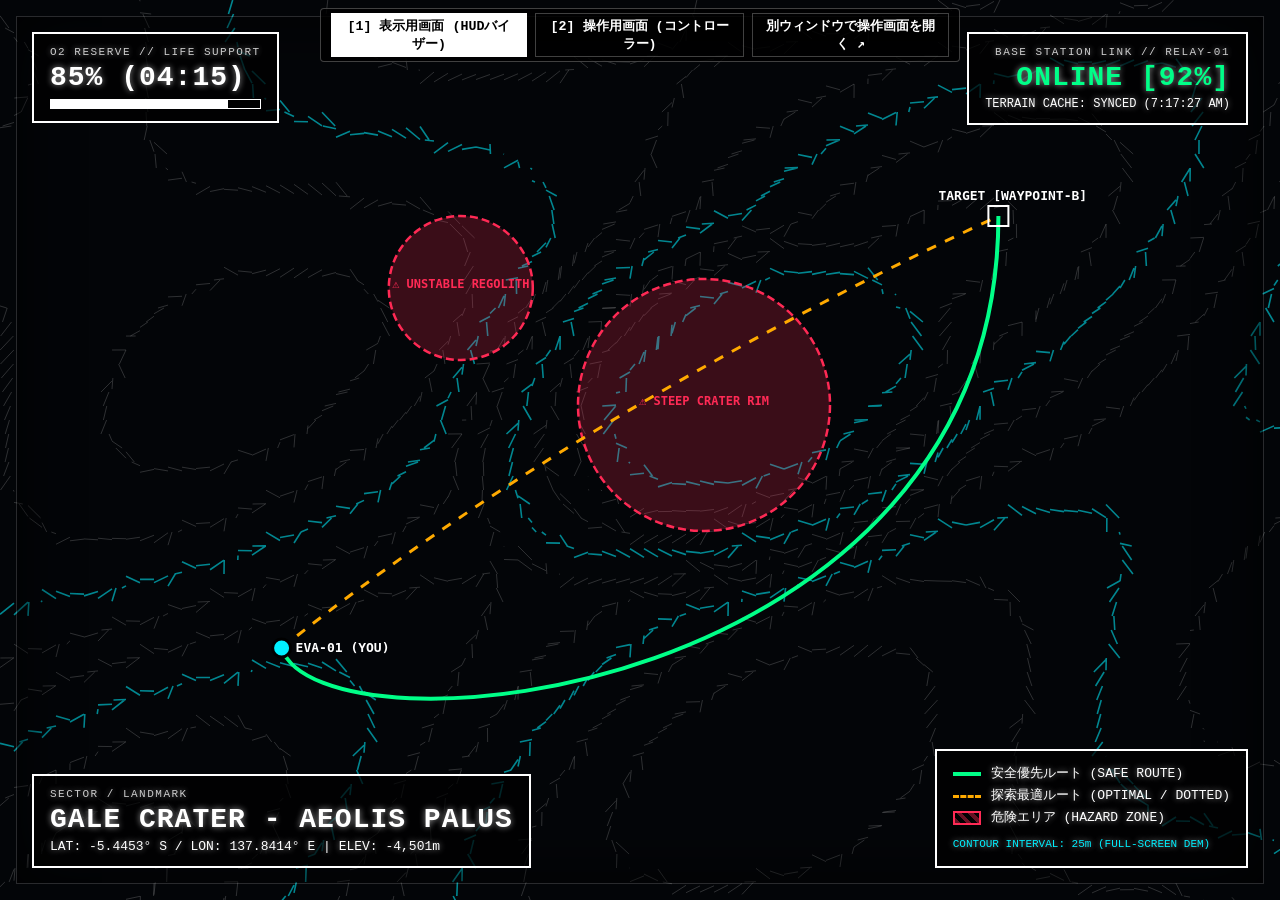
==== SerchClothes/index.html @ d339b51a "探査用福の設定追加" ====
<!DOCTYPE html>
<html lang="ja">
<head>
  <meta charset="UTF-8" />
  <meta name="viewport" content="width=device-width, initial-scale=1.0" />
  <title>MARS EVA NAVIGATOR // HUD & CONTROLLER</title>
  <link rel="stylesheet" href="style.css" />
</head>
<body>

  <!-- 画面モード切替バー -->
  <div id="mode-switcher">
    <button id="btn-mode-hud" class="active" onclick="switchMode('hud')">[1] 表示用画面 (HUDバイザー)</button>
    <button id="btn-mode-ctrl" onclick="switchMode('control')">[2] 操作用画面 (コントローラー)</button>
    <button onclick="openSeparateWindow()">別ウィンドウで操作画面を開く ↗</button>
  </div>

  <!-- =========================================================
       [1] 表示用画面（HUD / 宇宙服バイザー越し高視認性ビュー）
       ========================================================= -->
  <div id="hud-view" class="active">
    <canvas id="mars-canvas"></canvas>
    <div class="visor-frame"></div>

    <div id="danger-banner">⚠ WARNING: HAZARDOUS TERRAIN PROXIMITY</div>

    <!-- 酸素残量 -->
    <div id="hud-o2-box" class="hud-overlay">
      <div class="hud-label">O2 RESERVE // LIFE SUPPORT</div>
      <div class="hud-value-large" id="hud-o2-text">85% (04:15)</div>
      <div class="o2-bar-bg">
        <div id="o2-bar-fill"></div>
      </div>
    </div>

    <!-- 通信状況（基地局リンク & キャッシュ状態） -->
    <div id="hud-comm-box" class="hud-overlay">
      <div class="hud-label">BASE STATION LINK // RELAY-01</div>
      <div class="hud-value-large comm-online" id="hud-comm-status">ONLINE [92%]</div>
      <div style="font-size: 12px; margin-top: 4px;" id="hud-cache-info">
        TERRAIN CACHE: SYNCED (LOCAL)
      </div>
    </div>

    <!-- 場所の地名・座標 -->
    <div id="hud-location-box" class="hud-overlay">
      <div class="hud-label">SECTOR / LANDMARK</div>
      <div class="hud-value-large" id="hud-place-name">GALE CRATER - AEOLIS PALUS</div>
      <div style="font-size: 13px; margin-top: 4px;" id="hud-coords">
        LAT: -5.4453° S / LON: 137.8414° E | ELEV: -4,501m
      </div>
    </div>

    <!-- ルート・危険エリア凡例 -->
    <div id="hud-legend-box" class="hud-overlay">
      <div class="legend-item">
        <span class="line-safe"></span>
        <span>安全優先ルート (SAFE ROUTE)</span>
      </div>
      <div class="legend-item">
        <span class="line-opt"></span>
        <span>探索最適ルート (OPTIMAL / DOTTED)</span>
      </div>
      <div class="legend-item">
        <span class="box-danger"></span>
        <span>危険エリア (HAZARD ZONE)</span>
      </div>
      <div style="margin-top: 6px; font-size: 11px; color: var(--hud-cyan);">
        CONTOUR INTERVAL: 25m (FULL-SCREEN DEM)
      </div>
    </div>
  </div>

  <!-- =========================================================
       [2] 操作用画面（コントローラー / 基地・手元端末）
       ========================================================= -->
  <div id="control-view">
    <!-- 通信・地図キャッシュ制御 -->
    <div class="ctrl-card">
      <h2>1. 基地局通信 & 地形タイルキャッシュ</h2>
      <p style="font-size: 12px; color: #ccc;">
        火星通信の遅延・途絶に備え、全画面分の等高線データをローカルキャッシュに保持します。
      </p>
      <div class="ctrl-group">
        <button class="ctrl-btn" onclick="syncBaseStation()">
          📡 基地局と通信・等高線データ差分同期 (SYNC)
        </button>
        <button class="ctrl-btn danger-btn" onclick="toggleCommState()">
          ⚡ 通信状態切替（オンライン / オフライン途絶テスト）
        </button>
      </div>
      <div class="log-box" id="comm-log"></div>
    </div>

    <!-- ルート・表示レイヤー制御 -->
    <div class="ctrl-card">
      <h2>2. ナビゲーション・ルート表示設定</h2>
      <div class="ctrl-group">
        <button id="toggle-safe" class="ctrl-btn active-toggle" onclick="toggleLayer('showSafeRoute')">
          [ON] 安全優先ルート（実線）を表示
        </button>
        <button id="toggle-opt" class="ctrl-btn active-toggle" onclick="toggleLayer('showOptimalRoute')">
          [ON] 探索最適ルート（点線）を表示
        </button>
        <button id="toggle-danger" class="ctrl-btn active-toggle" onclick="toggleLayer('showDangerZones')">
          [ON] 危険エリア（クレーター崖・急斜面）を表示
        </button>
        <button id="toggle-mono" class="ctrl-btn" onclick="toggleLayer('highContrastMono')">
          [OFF] 完全白黒ハイコントラストモード（直射日光用）
        </button>
      </div>
    </div>

    <!-- 探索エリア（地名）の選択 -->
    <div class="ctrl-card">
      <h2>3. 探索セクター（地名）の移動・指定</h2>
      <div class="ctrl-group">
        <label style="font-size: 12px;">ターゲット地点を選択:</label>
        <select id="sector-select" onchange="changeSector(this.value)">
          <option value="0">GALE CRATER - AEOLIS PALUS (ゲール・クレーター)</option>
          <option value="1">MOUNT SHARP FOOTHILLS (シャープ山麓)</option>
          <option value="2">VERA RUBIN RIDGE (ヴェラ・ルービン尾根)</option>
          <option value="3">GEDIZ VALLIS CHANNEL (ゲディズ渓谷)</option>
        </select>
      </div>
      <div class="ctrl-group">
        <label style="font-size: 12px;">宇宙服・現在位置シミュレーション (X / Y移動):</label>
        <input type="range" min="15" max="85" value="25" oninput="moveAstronaut(this.value)" />
      </div>
    </div>

    <!-- 生命維持・酸素シミュレーション -->
    <div class="ctrl-card">
      <h2>4. 宇宙服テレメトリ（酸素・警告テスト）</h2>
      <div class="ctrl-group">
        <label style="font-size: 12px;">酸素残量マニュアル調整 (%):</label>
        <input type="range" min="5" max="100" value="85" oninput="setOxygen(this.value)" />
        <button class="ctrl-btn danger-btn" onclick="triggerDangerTest()">
          ⚠ 危険エリア接近アラートをテスト発報
        </button>
      </div>
    </div>
  </div>

  <script src="app.js"></script>
</body>
</html>
---- SerchClothes/style.css ----
:root {
  --bg-color: #05070a;
  --hud-primary: #ffffff;
  --hud-cyan: #00f0ff;
  --hud-safe: #00ff88;
  --hud-opt: #ffaa00;
  --hud-danger: #ff2a55;
  --hud-dim: rgba(255, 255, 255, 0.25);
  --panel-bg: rgba(10, 15, 22, 0.88);
  --font-mono: 'Consolas', 'Monaco', 'Courier New', monospace;
}

* {
  box-sizing: border-box;
  margin: 0;
  padding: 0;
  user-select: none;
}

body {
  background-color: var(--bg-color);
  color: var(--hud-primary);
  font-family: var(--font-mono);
  overflow: hidden;
  width: 100vw;
  height: 100vh;
}

/* モード切替バー（上部極小） */
#mode-switcher {
  position: fixed;
  top: 8px;
  left: 50%;
  transform: translateX(-50%);
  z-index: 1000;
  display: flex;
  gap: 8px;
  background: rgba(0, 0, 0, 0.85);
  border: 1px solid var(--hud-dim);
  padding: 4px 10px;
  border-radius: 4px;
  font-size: 12px;
}

#mode-switcher button {
  background: transparent;
  color: var(--hud-primary);
  border: 1px solid var(--hud-dim);
  padding: 3px 10px;
  cursor: pointer;
  font-family: var(--font-mono);
  font-weight: bold;
}

#mode-switcher button.active {
  background: var(--hud-primary);
  color: #000;
}

/* =========================================
   1. 表示用画面（HUD / 宇宙服バイザーモード）
   ========================================= */
#hud-view {
  position: relative;
  width: 100%;
  height: 100%;
  display: none;
}

#hud-view.active {
  display: block;
}

/* 全画面等高線・地形キャンバス */
#mars-canvas {
  position: absolute;
  top: 0;
  left: 0;
  width: 100%;
  height: 100%;
  display: block;
}

/* バイザーの四隅フレーム表現 */
.visor-frame {
  position: absolute;
  inset: 16px;
  border: 1px solid rgba(255, 255, 255, 0.15);
  pointer-events: none;
  box-shadow: inset 0 0 60px rgba(0, 0, 0, 0.9);
}

/* HUD ステータスオーバーレイ（高コントラスト） */
.hud-overlay {
  position: absolute;
  padding: 12px 16px;
  background: rgba(0, 0, 0, 0.72);
  border: 2px solid var(--hud-primary);
  text-shadow: 0 0 6px rgba(255, 255, 255, 0.6);
  pointer-events: none;
}

/* 左上：酸素残量（最重要生命維持） */
#hud-o2-box {
  top: 32px;
  left: 32px;
  min-width: 240px;
}

.hud-label {
  font-size: 11px;
  letter-spacing: 1.5px;
  opacity: 0.8;
  margin-bottom: 4px;
}

.hud-value-large {
  font-size: 28px;
  font-weight: bold;
  letter-spacing: 1px;
}

.o2-bar-bg {
  width: 100%;
  height: 10px;
  border: 1px solid var(--hud-primary);
  margin-top: 6px;
  background: #000;
}

#o2-bar-fill {
  height: 100%;
  width: 85%;
  background: var(--hud-primary);
  transition: width 0.3s, background-color 0.3s;
}

/* 右上：通信状況（基地局リンク） */
#hud-comm-box {
  top: 32px;
  right: 32px;
  text-align: right;
  min-width: 250px;
}

.comm-online {
  color: var(--hud-safe);
}

.comm-offline {
  color: var(--hud-danger);
}

/* 左下：地名・座標情報 */
#hud-location-box {
  bottom: 32px;
  left: 32px;
}

/* 右下：ルート凡例・警告 */
#hud-legend-box {
  bottom: 32px;
  right: 32px;
  font-size: 13px;
  line-height: 1.7;
}

.legend-item {
  display: flex;
  align-items: center;
  gap: 10px;
}

.line-safe {
  width: 28px;
  height: 4px;
  background: var(--hud-safe);
  display: inline-block;
}

.line-opt {
  width: 28px;
  height: 0;
  border-top: 3px dashed var(--hud-opt);
  display: inline-block;
}

.box-danger {
  width: 28px;
  height: 14px;
  border: 2px solid var(--hud-danger);
  background: repeating-linear-gradient(
    45deg,
    rgba(255, 42, 85, 0.4),
    rgba(255, 42, 85, 0.4) 4px,
    transparent 4px,
    transparent 8px
  );
  display: inline-block;
}

/* 危険エリア接近アラート */
#danger-banner {
  position: absolute;
  top: 80px;
  left: 50%;
  transform: translateX(-50%);
  background: var(--hud-danger);
  color: #fff;
  font-weight: bold;
  padding: 8px 24px;
  font-size: 16px;
  letter-spacing: 2px;
  border: 2px solid #fff;
  display: none;
  animation: blink 0.8s infinite alternate;
}

@keyframes blink {
  from { opacity: 1; }
  to { opacity: 0.4; }
}

/* =========================================
   2. 操作用画面（コントローラー / 手元端末モード）
   ========================================= */
#control-view {
  width: 100%;
  height: 100%;
  padding: 56px 24px 24px;
  display: none;
  overflow-y: auto;
  background: #0b0f17;
}

#control-view.active {
  display: grid;
  grid-template-columns: repeat(auto-fit, minmax(320px, 1fr));
  gap: 16px;
}

.ctrl-card {
  background: var(--panel-bg);
  border: 1px solid var(--hud-dim);
  padding: 18px;
  border-radius: 6px;
  display: flex;
  flex-direction: column;
  gap: 12px;
}

.ctrl-card h2 {
  font-size: 15px;
  color: var(--hud-cyan);
  border-bottom: 1px solid var(--hud-dim);
  padding-bottom: 6px;
  letter-spacing: 1px;
}

.ctrl-group {
  display: flex;
  flex-direction: column;
  gap: 6px;
}

.ctrl-btn {
  background: #162030;
  color: #fff;
  border: 1px solid var(--hud-cyan);
  padding: 10px 14px;
  font-family: var(--font-mono);
  font-size: 13px;
  cursor: pointer;
  text-align: left;
  transition: background 0.2s;
}

.ctrl-btn:hover {
  background: #23344d;
}

.ctrl-btn.active-toggle {
  background: var(--hud-cyan);
  color: #000;
  font-weight: bold;
}

.ctrl-btn.danger-btn {
  border-color: var(--hud-danger);
  color: #ff8fa3;
}

select,
input[type="range"] {
  background: #000;
  color: #fff;
  border: 1px solid var(--hud-dim);
  padding: 8px;
  font-family: var(--font-mono);
}

.log-box {
  background: #000;
  border: 1px solid #333;
  padding: 8px;
  font-size: 11px;
  height: 110px;
  overflow-y: auto;
  color: #aaa;
  line-height: 1.4;
}
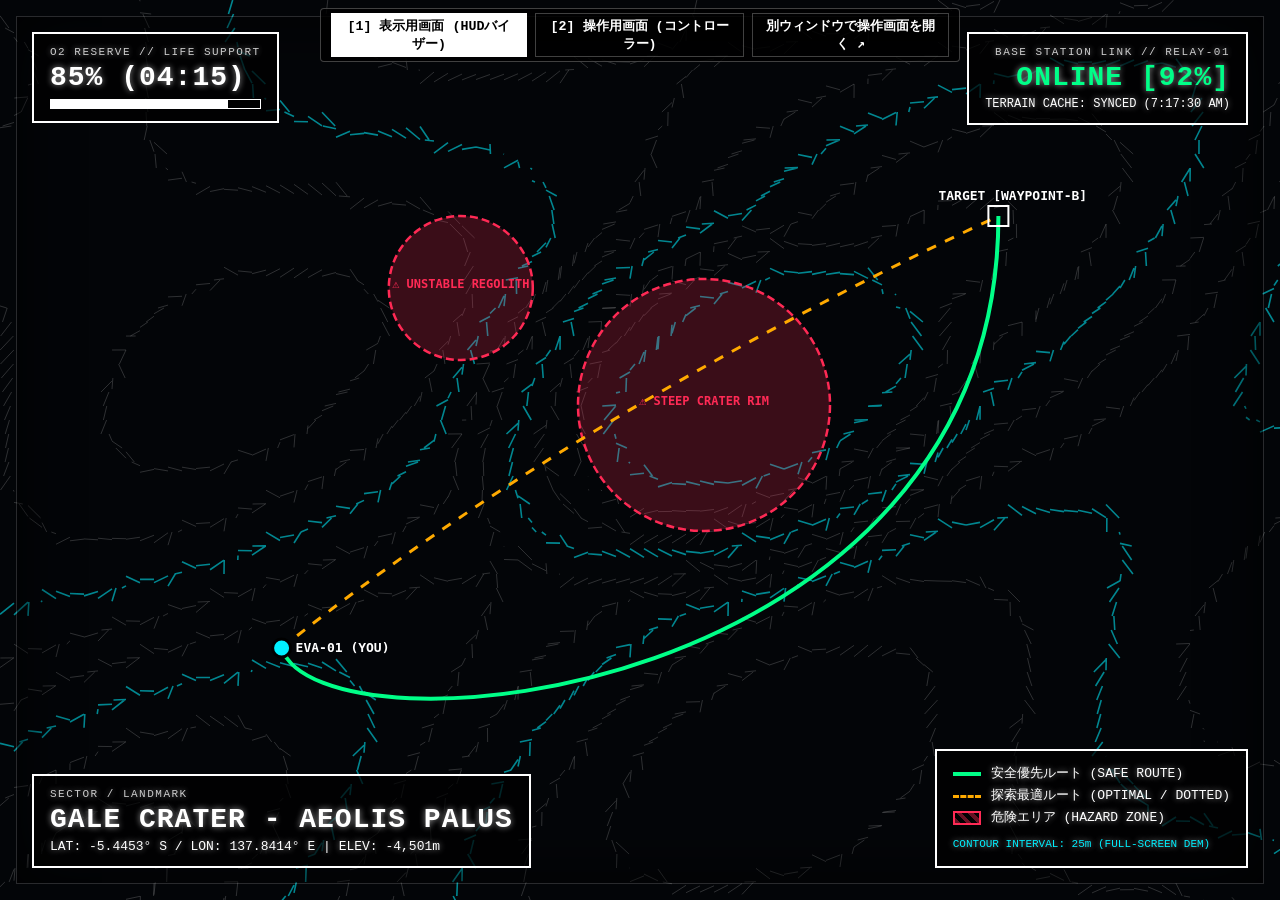
==== commit 3cb0a542: "node server　起動を追加　json で位置情報をリンクする機能を追加" ====
--- a/SerchClothes/index.html
+++ b/SerchClothes/index.html
@@ -111,9 +111,23 @@
       </div>
     </div>
 
+    <div class="ctrl-card">
+      <h2>3. マップで選択した地点</h2>
+      <p class="waypoint-help">地図画面のA/B地点を移動すると、座標がここに同期されます。</p>
+      <div class="waypoint-coordinate">
+        <strong>A地点</strong>
+        <span id="waypoint-a-coords">読み込み中...</span>
+      </div>
+      <div class="waypoint-coordinate">
+        <strong>B地点</strong>
+        <span id="waypoint-b-coords">読み込み中...</span>
+      </div>
+      <div id="waypoint-sync-status" class="waypoint-sync-status" role="status">data.jsonを確認しています...</div>
+    </div>
+
     <!-- 探索エリア（地名）の選択 -->
     <div class="ctrl-card">
-      <h2>3. 探索セクター（地名）の移動・指定</h2>
+      <h2>4. 探索セクター（地名）の移動・指定</h2>
       <div class="ctrl-group">
         <label style="font-size: 12px;">ターゲット地点を選択:</label>
         <select id="sector-select" onchange="changeSector(this.value)">
@@ -131,7 +145,7 @@
 
     <!-- 生命維持・酸素シミュレーション -->
     <div class="ctrl-card">
-      <h2>4. 宇宙服テレメトリ（酸素・警告テスト）</h2>
+      <h2>5. 宇宙服テレメトリ（酸素・警告テスト）</h2>
       <div class="ctrl-group">
         <label style="font-size: 12px;">酸素残量マニュアル調整 (%):</label>
         <input type="range" min="5" max="100" value="85" oninput="setOxygen(this.value)" />
--- a/SerchClothes/style.css
+++ b/SerchClothes/style.css
@@ -257,6 +257,35 @@
   letter-spacing: 1px;
 }
 
+.waypoint-help,
+.waypoint-coordinate,
+.waypoint-sync-status {
+  font-size: 12px;
+  line-height: 1.5;
+}
+
+.waypoint-help,
+.waypoint-sync-status {
+  color: #ccc;
+}
+
+.waypoint-coordinate {
+  display: flex;
+  flex-direction: column;
+  gap: 2px;
+  padding: 8px;
+  background: #000;
+  border: 1px solid var(--hud-dim);
+}
+
+.waypoint-coordinate strong {
+  color: var(--hud-cyan);
+}
+
+.waypoint-sync-status.error {
+  color: #ff8fa3;
+}
+
 .ctrl-group {
   display: flex;
   flex-direction: column;
